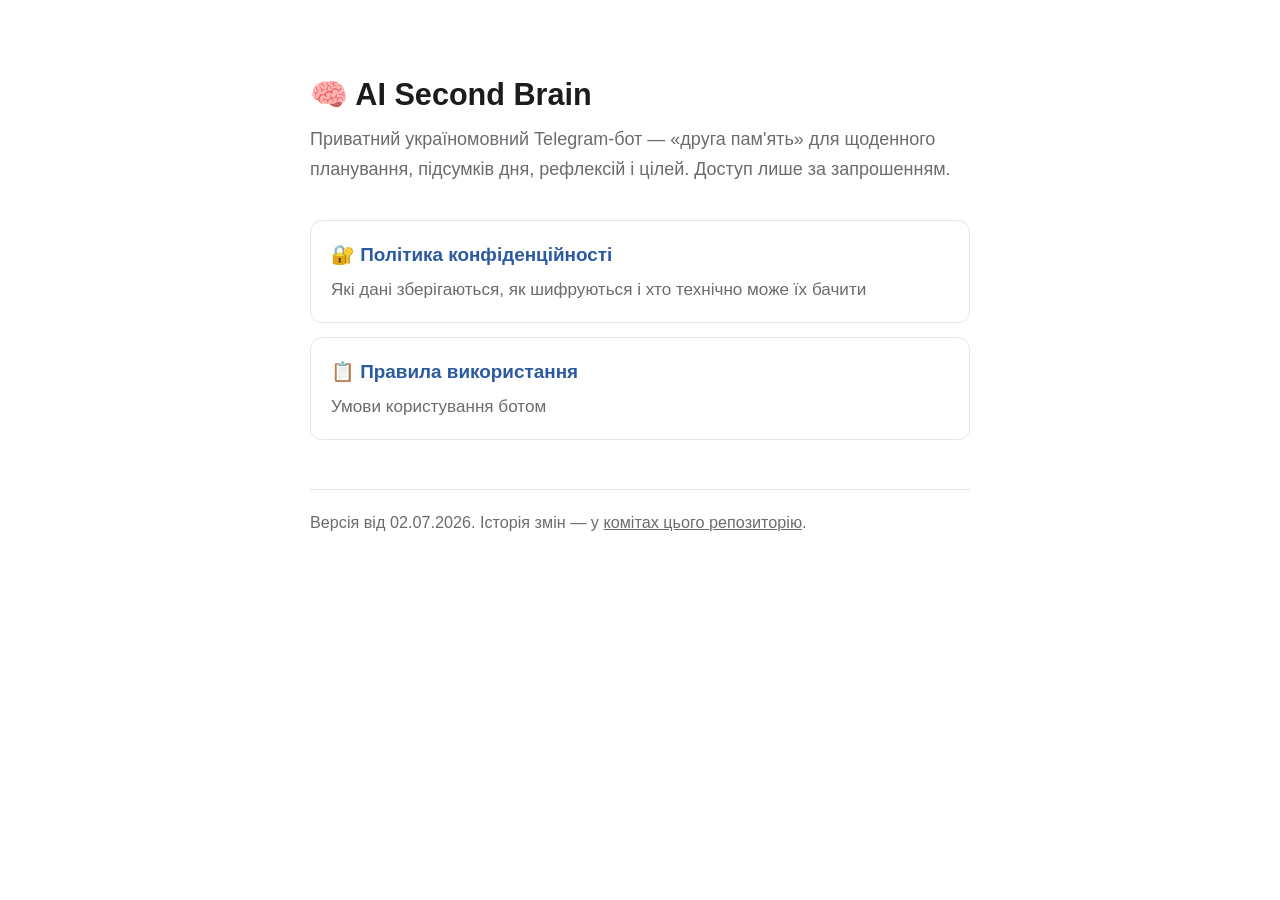
==== index.html @ c8547c91 "Initial commit: AI Second Brain privacy site" ====
<!DOCTYPE html>
<html lang="uk">
<head>
<meta charset="UTF-8">
<meta name="viewport" content="width=device-width, initial-scale=1">
<title>AI Second Brain — приватність</title>
<link rel="stylesheet" href="style.css">
</head>
<body>
<main>
  <h1>🧠 AI Second Brain</h1>
  <p class="subtitle">
    Приватний україномовний Telegram-бот — «друга пам'ять» для щоденного
    планування, підсумків дня, рефлексій і цілей. Доступ лише за запрошенням.
  </p>

  <div class="card-links">
    <a class="card" href="privacy.html">
      <strong>🔐 Політика конфіденційності</strong>
      <span>Які дані зберігаються, як шифруються і хто технічно може їх бачити</span>
    </a>
    <a class="card" href="terms.html">
      <strong>📋 Правила використання</strong>
      <span>Умови користування ботом</span>
    </a>
  </div>

  <footer>
    Версія від 02.07.2026. Історія змін — у
    <a href="https://github.com/22Shai/aisecondbraiprivacy">комітах цього репозиторію</a>.
  </footer>
</main>
</body>
</html>
---- style.css ----
:root {
  --bg: #ffffff;
  --text: #1c1c1e;
  --muted: #6b6b70;
  --accent: #2c5aa0;
  --border: #e6e6ea;
}

@media (prefers-color-scheme: dark) {
  :root {
    --bg: #15161a;
    --text: #e8e8ea;
    --muted: #9a9aa0;
    --accent: #6fa3e0;
    --border: #2a2b30;
  }
}

* {
  box-sizing: border-box;
}

html {
  -webkit-text-size-adjust: 100%;
}

body {
  margin: 0;
  background: var(--bg);
  color: var(--text);
  font-family: -apple-system, "Segoe UI", Roboto, sans-serif;
  font-size: 18px;
  line-height: 1.65;
}

main {
  max-width: 700px;
  margin: 0 auto;
  padding: 48px 20px 64px;
}

h1 {
  font-size: 1.7em;
  margin-bottom: 0.2em;
}

h2 {
  font-size: 1.25em;
  margin-top: 1.8em;
}

.subtitle {
  color: var(--muted);
  margin-top: 0;
  margin-bottom: 2em;
}

p, li {
  margin: 0.9em 0;
}

ul, ol {
  padding-left: 1.3em;
}

a {
  color: var(--accent);
  text-decoration: underline;
}

.card-links {
  display: flex;
  flex-direction: column;
  gap: 14px;
  margin-top: 2em;
}

.card {
  display: block;
  border: 1px solid var(--border);
  border-radius: 12px;
  padding: 18px 20px;
  text-decoration: none;
  color: var(--text);
}

.card strong {
  color: var(--accent);
  display: block;
  margin-bottom: 4px;
  font-size: 1.05em;
}

.card span {
  color: var(--muted);
  font-size: 0.95em;
}

footer {
  margin-top: 3em;
  padding-top: 1.2em;
  border-top: 1px solid var(--border);
  color: var(--muted);
  font-size: 0.9em;
}

footer a {
  color: var(--muted);
}
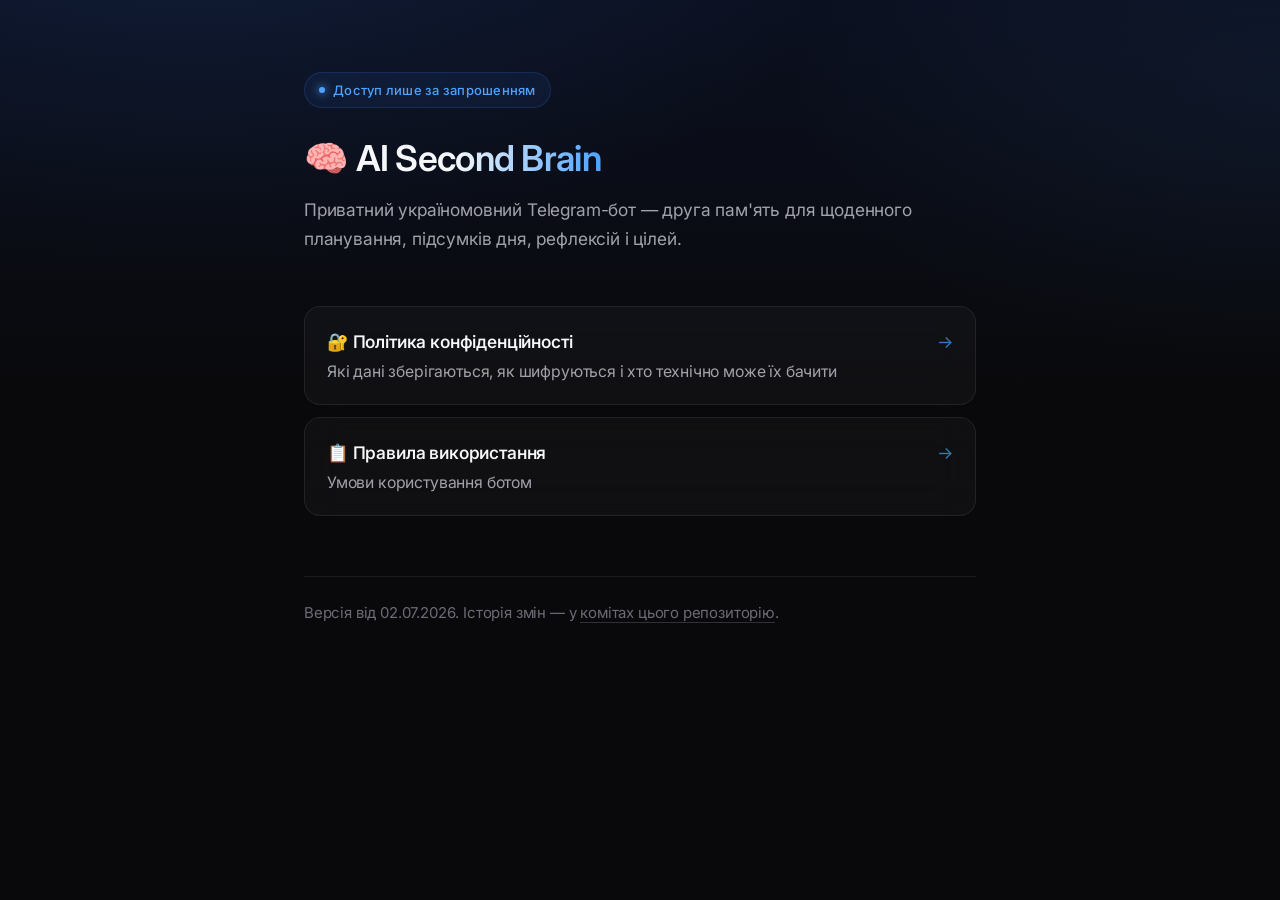
==== commit 970b8b32: "Design" ====
--- a/index.html
+++ b/index.html
@@ -4,14 +4,18 @@
 <meta charset="UTF-8">
 <meta name="viewport" content="width=device-width, initial-scale=1">
 <title>AI Second Brain — приватність</title>
+<link rel="preconnect" href="https://fonts.googleapis.com">
+<link href="https://fonts.googleapis.com/css2?family=Inter:wght@400;500;600;700&display=swap" rel="stylesheet">
 <link rel="stylesheet" href="style.css">
 </head>
 <body>
-<main>
-  <h1>🧠 AI Second Brain</h1>
+<div class="wrap">
+  <span class="eyebrow"><span class="dot"></span>Доступ лише за запрошенням</span>
+
+  <h1>🧠 <span class="glow">AI Second Brain</span></h1>
   <p class="subtitle">
-    Приватний україномовний Telegram-бот — «друга пам'ять» для щоденного
-    планування, підсумків дня, рефлексій і цілей. Доступ лише за запрошенням.
+    Приватний україномовний Telegram-бот — друга пам'ять для щоденного
+    планування, підсумків дня, рефлексій і цілей.
   </p>
 
   <div class="card-links">
@@ -29,6 +33,6 @@
     Версія від 02.07.2026. Історія змін — у
     <a href="https://github.com/22Shai/aisecondbraiprivacy">комітах цього репозиторію</a>.
   </footer>
-</main>
+</div>
 </body>
-</html>
+</html>
--- a/style.css
+++ b/style.css
@@ -1,19 +1,18 @@
 :root {
-  --bg: #ffffff;
-  --text: #1c1c1e;
-  --muted: #6b6b70;
-  --accent: #2c5aa0;
-  --border: #e6e6ea;
-}
-
-@media (prefers-color-scheme: dark) {
-  :root {
-    --bg: #15161a;
-    --text: #e8e8ea;
-    --muted: #9a9aa0;
-    --accent: #6fa3e0;
-    --border: #2a2b30;
-  }
+  --bg-0: #09090B;
+  --bg-1: #0B1020;
+  --surface: rgba(255, 255, 255, 0.03);
+  --surface-hover: rgba(255, 255, 255, 0.05);
+  --border: rgba(255, 255, 255, 0.08);
+  --border-strong: rgba(255, 255, 255, 0.14);
+  --text: #F5F7FA;
+  --muted: #A1A1AA;
+  --faint: #6B6B76;
+  --accent: #3B82F6;
+  --accent-2: #4DA3FF;
+  --radius-lg: 20px;
+  --radius-md: 16px;
+  --radius-sm: 12px;
 }
 
 * {
@@ -22,88 +21,238 @@
 
 html {
   -webkit-text-size-adjust: 100%;
+  scroll-behavior: smooth;
 }
 
 body {
   margin: 0;
-  background: var(--bg);
-  color: var(--text);
-  font-family: -apple-system, "Segoe UI", Roboto, sans-serif;
-  font-size: 18px;
-  line-height: 1.65;
-}
-
-main {
-  max-width: 700px;
+  min-height: 100vh;
+  background:
+    radial-gradient(1100px 600px at 15% -10%, rgba(59, 130, 246, 0.10), transparent 60%),
+    radial-gradient(900px 500px at 100% 10%, rgba(77, 163, 255, 0.06), transparent 55%),
+    linear-gradient(180deg, var(--bg-1) 0%, var(--bg-0) 45%);
+  color: var(--text);
+  font-family: "Inter", "SF Pro Display", -apple-system, "Segoe UI", Roboto, sans-serif;
+  font-size: 17px;
+  line-height: 1.7;
+  letter-spacing: -0.01em;
+  -webkit-font-smoothing: antialiased;
+}
+
+.wrap {
+  max-width: 720px;
   margin: 0 auto;
-  padding: 48px 20px 64px;
+  padding: 72px 24px 96px;
+}
+
+.eyebrow {
+  display: inline-flex;
+  align-items: center;
+  gap: 8px;
+  font-size: 13px;
+  font-weight: 500;
+  letter-spacing: 0.02em;
+  color: var(--accent-2);
+  background: rgba(59, 130, 246, 0.08);
+  border: 1px solid rgba(59, 130, 246, 0.18);
+  padding: 6px 14px;
+  border-radius: 999px;
+  margin-bottom: 28px;
+}
+
+.eyebrow .dot {
+  width: 6px;
+  height: 6px;
+  border-radius: 50%;
+  background: var(--accent-2);
+  box-shadow: 0 0 8px 1px rgba(77, 163, 255, 0.7);
 }
 
 h1 {
-  font-size: 1.7em;
-  margin-bottom: 0.2em;
+  font-size: 2.1em;
+  font-weight: 600;
+  letter-spacing: -0.02em;
+  line-height: 1.25;
+  margin: 0 0 14px;
+}
+
+h1 .glow {
+  background: linear-gradient(90deg, var(--text) 40%, var(--accent-2));
+  -webkit-background-clip: text;
+  background-clip: text;
+  color: transparent;
 }
 
 h2 {
-  font-size: 1.25em;
-  margin-top: 1.8em;
+  font-size: 1.15em;
+  font-weight: 600;
+  letter-spacing: -0.01em;
+  margin: 2.4em 0 0.7em;
+  color: var(--text);
+}
+
+h2::before {
+  content: "";
+  display: inline-block;
+  width: 4px;
+  height: 4px;
+  border-radius: 50%;
+  background: var(--accent-2);
+  margin-right: 10px;
+  vertical-align: middle;
+  box-shadow: 0 0 6px 1px rgba(77, 163, 255, 0.6);
 }
 
 .subtitle {
   color: var(--muted);
-  margin-top: 0;
-  margin-bottom: 2em;
+  font-size: 1.02em;
+  max-width: 56ch;
+  margin: 0 0 3em;
 }
 
 p, li {
+  color: var(--muted);
   margin: 0.9em 0;
 }
 
+strong, b {
+  color: var(--text);
+  font-weight: 550;
+}
+
 ul, ol {
-  padding-left: 1.3em;
+  padding-left: 1.2em;
+}
+
+li {
+  padding-left: 0.2em;
+}
+
+li::marker {
+  color: var(--accent-2);
 }
 
 a {
-  color: var(--accent);
-  text-decoration: underline;
+  color: var(--accent-2);
+  text-decoration: none;
+  border-bottom: 1px solid rgba(77, 163, 255, 0.35);
+  transition: border-color 240ms ease, color 240ms ease;
+}
+
+a:hover {
+  color: var(--text);
+  border-color: rgba(245, 247, 250, 0.5);
 }
 
 .card-links {
   display: flex;
   flex-direction: column;
-  gap: 14px;
-  margin-top: 2em;
+  gap: 12px;
+  margin-top: 2.4em;
 }
 
 .card {
-  display: block;
+  display: flex;
+  flex-direction: column;
+  gap: 4px;
+  background: var(--surface);
+  backdrop-filter: blur(20px);
+  -webkit-backdrop-filter: blur(20px);
   border: 1px solid var(--border);
-  border-radius: 12px;
-  padding: 18px 20px;
+  border-radius: var(--radius-md);
+  padding: 20px 22px;
   text-decoration: none;
   color: var(--text);
+  transition: background 280ms ease, border-color 280ms ease, transform 280ms ease;
+}
+
+.card:hover {
+  background: var(--surface-hover);
+  border-color: var(--border-strong);
+  transform: translateY(-1px);
 }
 
 .card strong {
-  color: var(--accent);
-  display: block;
-  margin-bottom: 4px;
-  font-size: 1.05em;
+  color: var(--text);
+  font-size: 1.02em;
+  font-weight: 560;
+  display: flex;
+  align-items: center;
+  justify-content: space-between;
+}
+
+.card strong::after {
+  content: "→";
+  color: var(--accent-2);
+  font-weight: 400;
+  opacity: 0.7;
+  transition: transform 240ms ease;
+}
+
+.card:hover strong::after {
+  transform: translateX(3px);
 }
 
 .card span {
   color: var(--muted);
-  font-size: 0.95em;
+  font-size: 0.93em;
+  line-height: 1.5;
+}
+
+.panel {
+  background: var(--surface);
+  backdrop-filter: blur(20px);
+  -webkit-backdrop-filter: blur(20px);
+  border: 1px solid var(--border);
+  border-radius: var(--radius-md);
+  padding: 22px 26px;
+  margin: 1.2em 0;
+}
+
+.panel p, .panel li {
+  margin: 0.6em 0;
+}
+
+.panel ul {
+  margin: 0.4em 0;
+}
+
+.back-link {
+  display: inline-flex;
+  align-items: center;
+  gap: 6px;
+  font-size: 0.92em;
+  color: var(--faint);
+  border: none;
+  margin-bottom: 2.4em;
+}
+
+.back-link:hover {
+  color: var(--muted);
 }
 
 footer {
-  margin-top: 3em;
-  padding-top: 1.2em;
+  margin-top: 4em;
+  padding-top: 1.6em;
   border-top: 1px solid var(--border);
-  color: var(--muted);
-  font-size: 0.9em;
+  color: var(--faint);
+  font-size: 0.88em;
 }
 
 footer a {
-  color: var(--muted);
-}
+  color: var(--faint);
+  border-color: rgba(107, 107, 118, 0.4);
+}
+
+footer a:hover {
+  color: var(--muted);
+}
+
+@media (max-width: 560px) {
+  .wrap {
+    padding: 56px 20px 72px;
+  }
+  h1 {
+    font-size: 1.7em;
+  }
+}
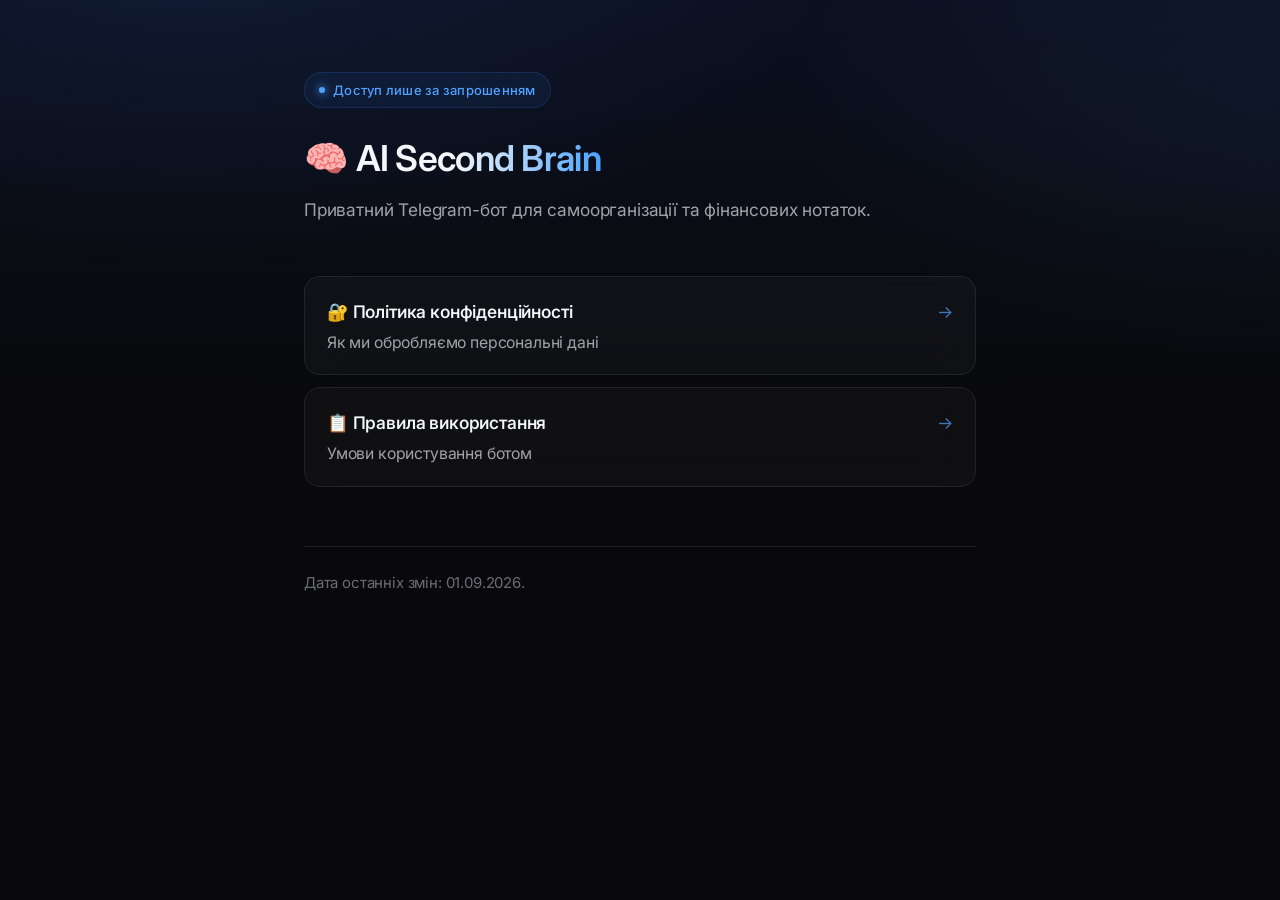
==== commit eed32e2c: "Add financial assistant legal notices" ====
--- a/index.html
+++ b/index.html
@@ -3,7 +3,8 @@
 <head>
 <meta charset="UTF-8">
 <meta name="viewport" content="width=device-width, initial-scale=1">
-<title>AI Second Brain — приватність</title>
+<title>AI Second Brain</title>
+<link rel="icon" type="image/webp" href="icon.webp">
 <link rel="preconnect" href="https://fonts.googleapis.com">
 <link href="https://fonts.googleapis.com/css2?family=Inter:wght@400;500;600;700&display=swap" rel="stylesheet">
 <link rel="stylesheet" href="style.css">
@@ -11,28 +12,19 @@
 <body>
 <div class="wrap">
   <span class="eyebrow"><span class="dot"></span>Доступ лише за запрошенням</span>
-
   <h1>🧠 <span class="glow">AI Second Brain</span></h1>
-  <p class="subtitle">
-    Приватний україномовний Telegram-бот — друга пам'ять для щоденного
-    планування, підсумків дня, рефлексій і цілей.
-  </p>
-
+  <p class="subtitle">Приватний Telegram-бот для самоорганізації та фінансових нотаток.</p>
   <div class="card-links">
     <a class="card" href="privacy.html">
       <strong>🔐 Політика конфіденційності</strong>
-      <span>Які дані зберігаються, як шифруються і хто технічно може їх бачити</span>
+      <span>Як ми обробляємо персональні дані</span>
     </a>
     <a class="card" href="terms.html">
       <strong>📋 Правила використання</strong>
       <span>Умови користування ботом</span>
     </a>
   </div>
-
-  <footer>
-    Версія від 02.07.2026. Історія змін — у
-    <a href="https://github.com/22Shai/aisecondbraiprivacy">комітах цього репозиторію</a>.
-  </footer>
+  <footer>Дата останніх змін: 01.09.2026.</footer>
 </div>
 </body>
-</html>+</html>
--- a/style.css
+++ b/style.css
@@ -255,4 +255,4 @@
   h1 {
     font-size: 1.7em;
   }
-}+} 
